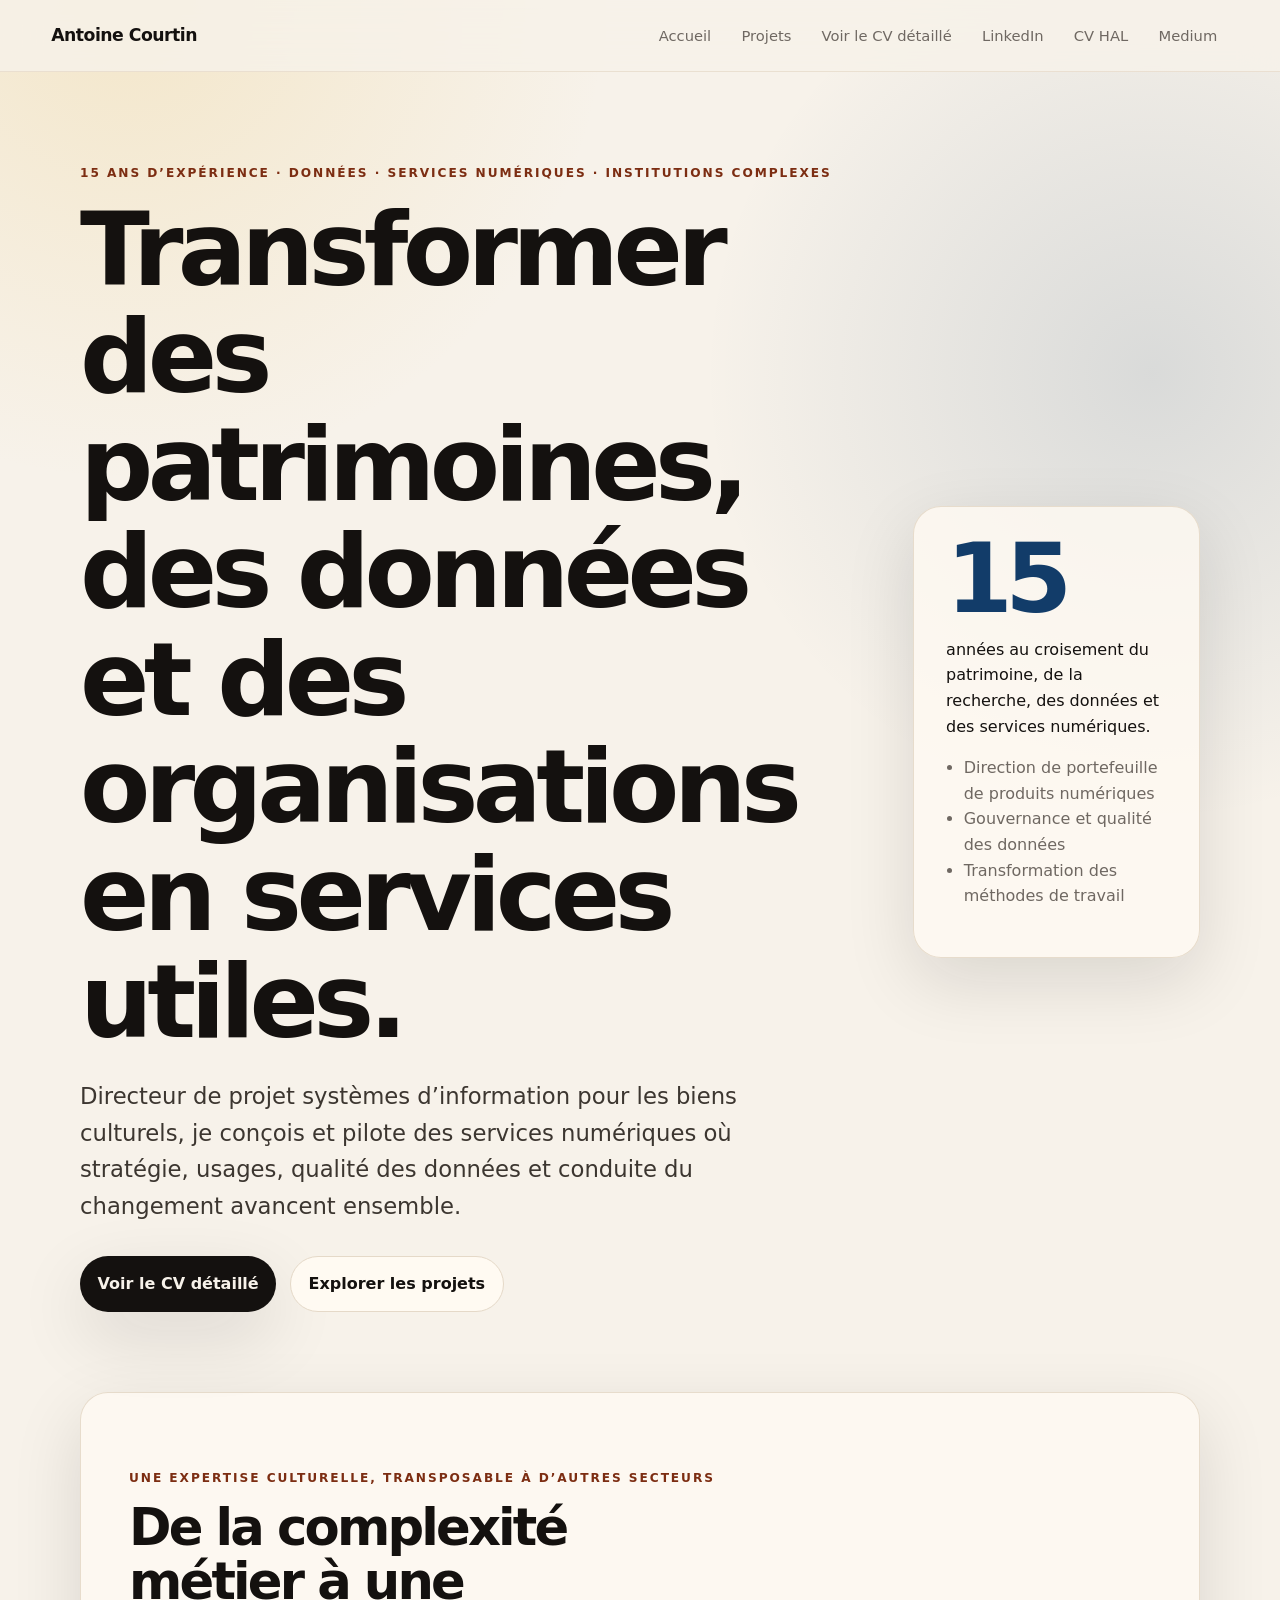
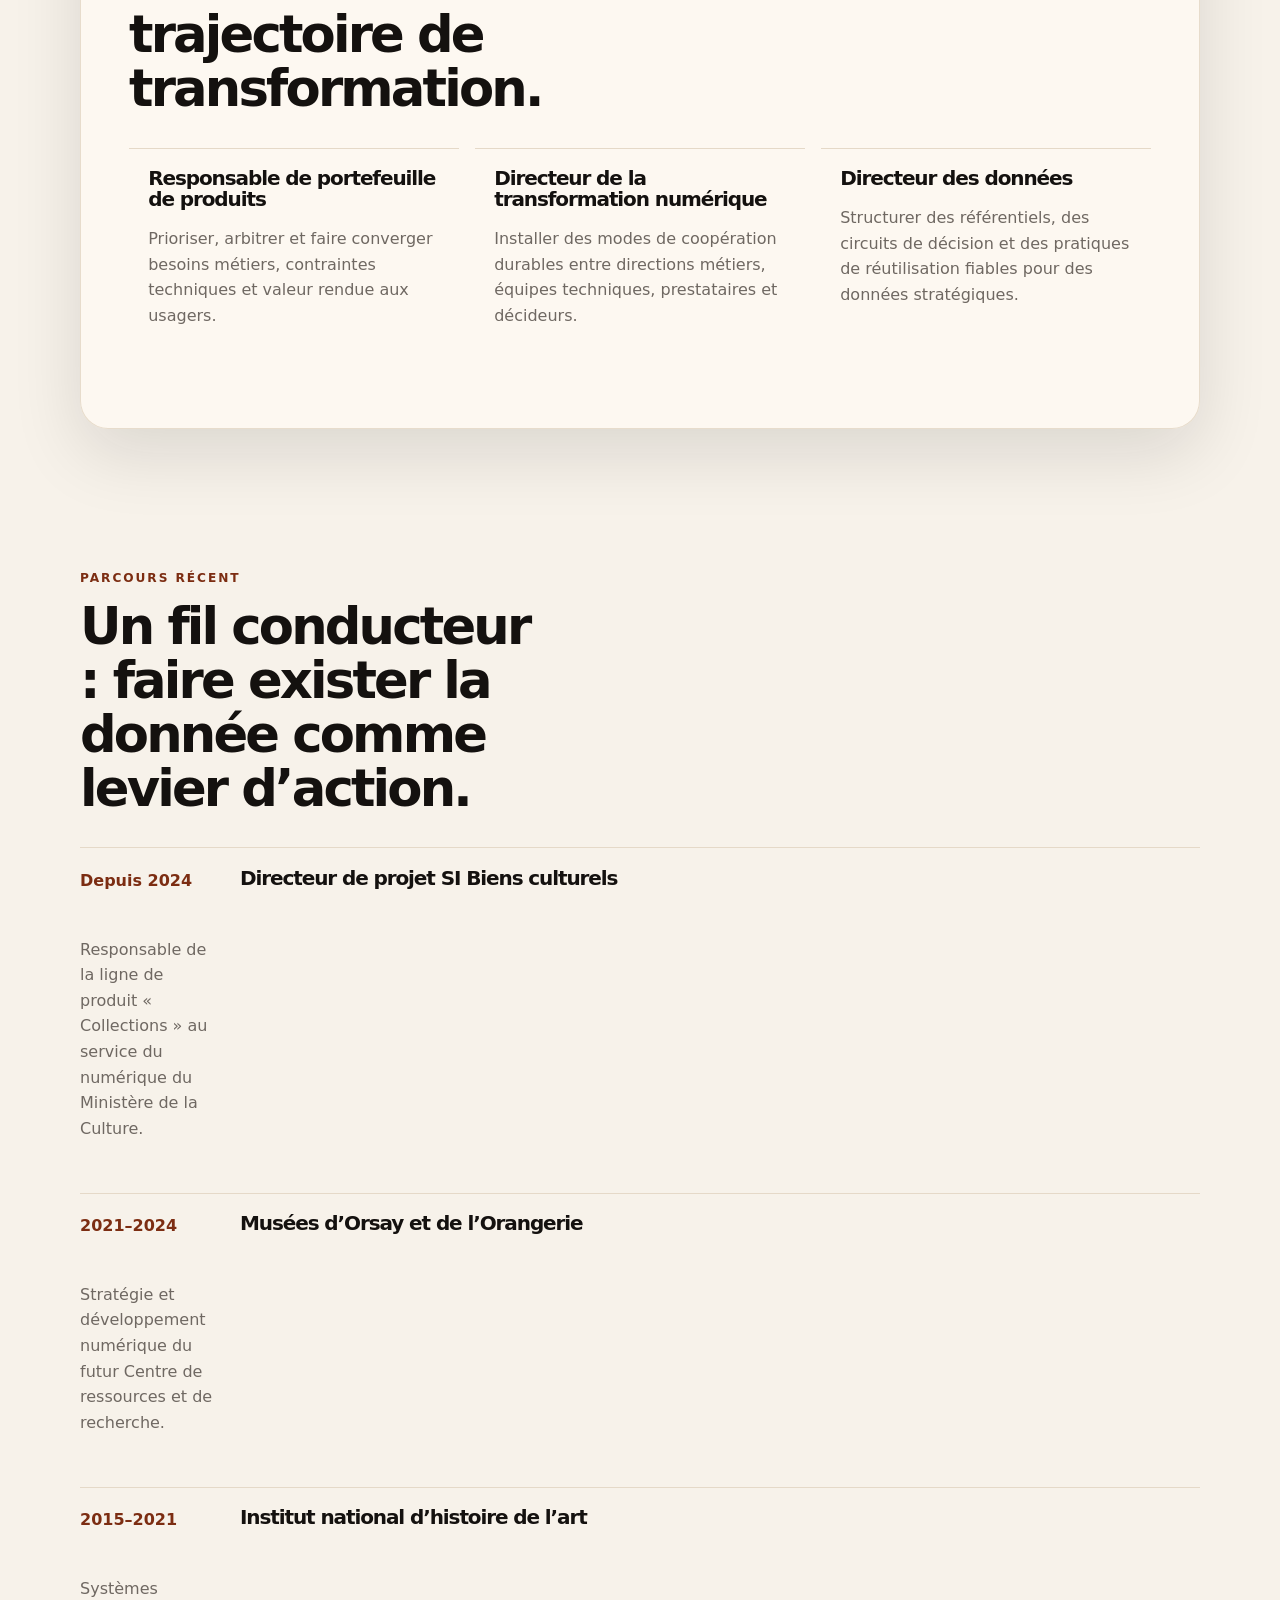
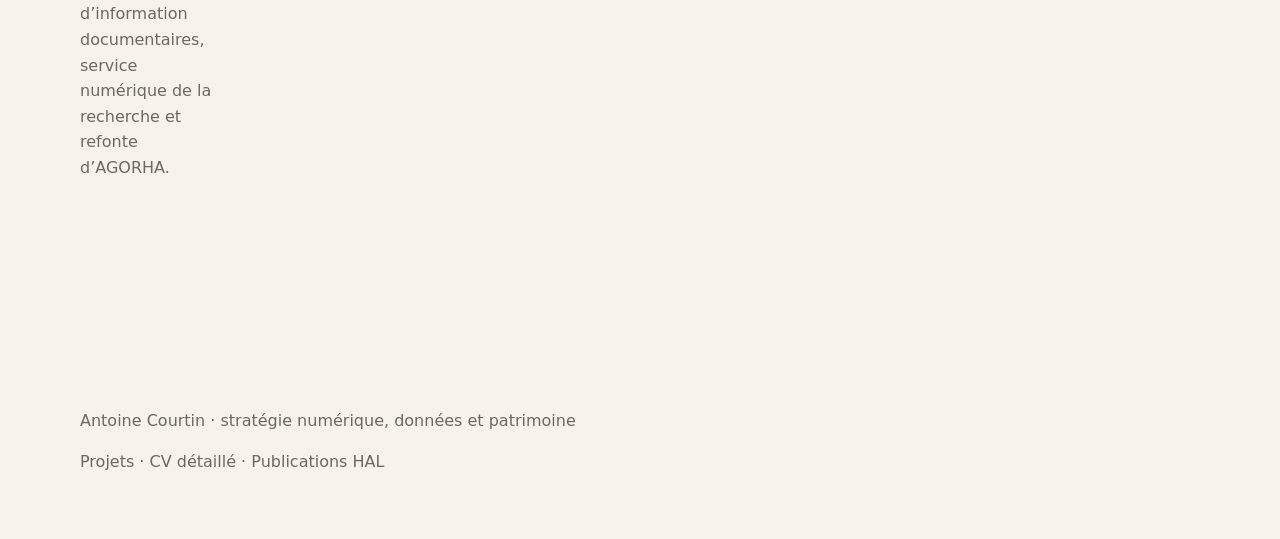
==== index.html @ 22f03af9 "Créer le site professionnel d'Antoine Courtin" ====
<!doctype html>
<html lang="fr">
<head>
  <meta charset="utf-8">
  <meta name="viewport" content="width=device-width, initial-scale=1">
  <title>Antoine Courtin — stratégie numérique, données et patrimoine</title>
  <meta name="description" content="Site professionnel d’Antoine Courtin, directeur de projet systèmes d’information pour les biens culturels, spécialiste données, produits numériques et transformation des organisations.">
  <link rel="stylesheet" href="styles.css">
</head>
<body>
  <!-- En-tête principal : navigation claire pour un site publiable sur GitHub Pages. -->
  <header class="site-header">
    <a class="brand" href="index.html">Antoine Courtin</a>
    <nav aria-label="Navigation principale">
      <a href="index.html">Accueil</a>
      <a href="projets.html">Projets</a>
      <a href="cv.html">Voir le CV détaillé</a>
      <a href="https://www.linkedin.com/in/antoinecourtin/">LinkedIn</a>
      <a href="https://cv.hal.science/antoine-courtin">CV HAL</a>
      <a href="https://medium.com/@seeksanusername">Medium</a>
    </nav>
  </header>

  <main>
    <!-- Accroche : positionnement professionnel au-delà du seul secteur culturel. -->
    <section class="hero section-grid">
      <div>
        <p class="eyebrow">15 ans d’expérience · données · services numériques · institutions complexes</p>
        <h1>Transformer des patrimoines, des données et des organisations en services utiles.</h1>
        <p class="lead">Directeur de projet systèmes d’information pour les biens culturels, je conçois et pilote des services numériques où stratégie, usages, qualité des données et conduite du changement avancent ensemble.</p>
        <div class="hero-actions">
          <a class="button primary" href="cv.html">Voir le CV détaillé</a>
          <a class="button secondary" href="projets.html">Explorer les projets</a>
        </div>
      </div>
      <aside class="signal-card" aria-label="Synthèse professionnelle">
        <span class="metric">15</span>
        <p>années au croisement du patrimoine, de la recherche, des données et des services numériques.</p>
        <ul>
          <li>Direction de portefeuille de produits numériques</li>
          <li>Gouvernance et qualité des données</li>
          <li>Transformation des méthodes de travail</li>
        </ul>
      </aside>
    </section>

    <!-- Proposition de valeur : rendre lisible le passage vers des responsabilités hors culture. -->
    <section class="panel">
      <p class="eyebrow">Une expertise culturelle, transposable à d’autres secteurs</p>
      <h2>De la complexité métier à une trajectoire de transformation.</h2>
      <div class="cards three">
        <article>
          <h3>Responsable de portefeuille de produits</h3>
          <p>Prioriser, arbitrer et faire converger besoins métiers, contraintes techniques et valeur rendue aux usagers.</p>
        </article>
        <article>
          <h3>Directeur de la transformation numérique</h3>
          <p>Installer des modes de coopération durables entre directions métiers, équipes techniques, prestataires et décideurs.</p>
        </article>
        <article>
          <h3>Directeur des données</h3>
          <p>Structurer des référentiels, des circuits de décision et des pratiques de réutilisation fiables pour des données stratégiques.</p>
        </article>
      </div>
    </section>

    <!-- Parcours : résumé volontairement synthétique, le détail étant porté par la page CV. -->
    <section class="timeline-section">
      <p class="eyebrow">Parcours récent</p>
      <h2>Un fil conducteur : faire exister la donnée comme levier d’action.</h2>
      <div class="timeline">
        <article>
          <time>Depuis 2024</time>
          <h3>Directeur de projet SI Biens culturels</h3>
          <p>Responsable de la ligne de produit « Collections » au service du numérique du Ministère de la Culture.</p>
        </article>
        <article>
          <time>2021–2024</time>
          <h3>Musées d’Orsay et de l’Orangerie</h3>
          <p>Stratégie et développement numérique du futur Centre de ressources et de recherche.</p>
        </article>
        <article>
          <time>2015–2021</time>
          <h3>Institut national d’histoire de l’art</h3>
          <p>Systèmes d’information documentaires, service numérique de la recherche et refonte d’AGORHA.</p>
        </article>
      </div>
    </section>
  </main>

  <!-- Pied de page : rappel des liens publics. -->
  <footer>
    <p>Antoine Courtin · stratégie numérique, données et patrimoine</p>
    <p><a href="projets.html">Projets</a> · <a href="cv.html">CV détaillé</a> · <a href="https://cv.hal.science/antoine-courtin">Publications HAL</a></p>
  </footer>
</body>
</html>
---- styles.css ----
/* Socle visuel : variables sobres pour une identité forte, élégante et maintenable. */
:root {
  --ink: #14110f;
  --muted: #6f6862;
  --paper: #f7f2ea;
  --panel: #fffaf2;
  --line: #e5d9c8;
  --accent: #7c2d12;
  --accent-2: #123c69;
  --glow: #e9c46a;
  --shadow: 0 24px 70px rgba(20, 17, 15, .12);
  font-family: Inter, ui-sans-serif, system-ui, -apple-system, BlinkMacSystemFont, "Segoe UI", sans-serif;
}

/* Mise en page générale : fond texturé sans surcharge graphique. */
* { box-sizing: border-box; }
body {
  margin: 0;
  color: var(--ink);
  background:
    radial-gradient(circle at 10% 0%, rgba(233, 196, 106, .25), transparent 30rem),
    radial-gradient(circle at 90% 10%, rgba(18, 60, 105, .13), transparent 28rem),
    var(--paper);
  line-height: 1.6;
}
a { color: inherit; text-decoration: none; }
a:hover { color: var(--accent); }

/* En-tête : navigation discrète, inspirée des sites de produits numériques soignés. */
.site-header {
  position: sticky;
  top: 0;
  z-index: 5;
  display: flex;
  justify-content: space-between;
  align-items: center;
  gap: 2rem;
  padding: 1rem clamp(1rem, 4vw, 4rem);
  background: rgba(247, 242, 234, .82);
  border-bottom: 1px solid rgba(229, 217, 200, .75);
  backdrop-filter: blur(18px);
}
.brand { font-weight: 760; letter-spacing: -.03em; font-size: 1.08rem; }
nav { display: flex; flex-wrap: wrap; gap: .45rem; justify-content: flex-end; }
nav a { padding: .48rem .72rem; border-radius: 999px; color: var(--muted); font-size: .92rem; }
nav a:hover { background: var(--panel); box-shadow: inset 0 0 0 1px var(--line); }

/* Sections principales : largeur contenue pour préserver la lisibilité. */
main { width: min(1120px, calc(100% - 2rem)); margin: 0 auto; }
.hero { min-height: 76vh; align-items: center; padding: 5rem 0; }
.section-grid { display: grid; grid-template-columns: minmax(0, 1.45fr) minmax(280px, .55fr); gap: clamp(2rem, 6vw, 5rem); }
.eyebrow { color: var(--accent); text-transform: uppercase; letter-spacing: .16em; font-size: .76rem; font-weight: 780; }
h1, h2, h3 { line-height: 1.05; letter-spacing: -.055em; margin: 0 0 1rem; }
h1 { font-size: clamp(3.4rem, 8vw, 7.4rem); max-width: 11ch; }
h2 { font-size: clamp(2rem, 4vw, 4rem); max-width: 13ch; }
h3 { font-size: 1.25rem; }
.lead { font-size: clamp(1.1rem, 2vw, 1.42rem); color: #3c3630; max-width: 62ch; }

/* Boutons : appels à l’action réduits aux actions demandées. */
.hero-actions { display: flex; flex-wrap: wrap; gap: .85rem; margin-top: 2rem; }
.button { display: inline-flex; align-items: center; padding: .9rem 1.1rem; border-radius: 999px; font-weight: 720; }
.primary { background: var(--ink); color: var(--paper); box-shadow: var(--shadow); }
.secondary { background: var(--panel); border: 1px solid var(--line); }

/* Cartes : effets de profondeur modérés pour un rendu plus premium. */
.signal-card, .panel, .project-card, .cv-page {
  background: rgba(255, 250, 242, .78);
  border: 1px solid rgba(229, 217, 200, .9);
  border-radius: 28px;
  box-shadow: var(--shadow);
}
.signal-card { padding: 2rem; align-self: center; }
.metric { display: block; font-size: 6rem; line-height: .85; font-weight: 850; color: var(--accent-2); letter-spacing: -.08em; }
.signal-card ul { padding-left: 1.1rem; color: var(--muted); }
.panel, .timeline-section, .page-intro { padding: clamp(2rem, 5vw, 4rem) 0; }
.panel { padding-inline: clamp(1.2rem, 4vw, 3rem); margin-bottom: 4rem; }
.cards { display: grid; gap: 1rem; margin-top: 2rem; }
.three { grid-template-columns: repeat(3, 1fr); }
.cards article { padding: 1.2rem; border-top: 1px solid var(--line); }
.cards p, .timeline p, .project-card p, .cv-block p, .cv-block li { color: var(--muted); }

/* Frise : lecture rapide des étapes de carrière. */
.timeline { display: grid; gap: 1rem; margin: 2rem 0 5rem; }
.timeline article { display: grid; grid-template-columns: 9rem 1fr; gap: 1rem; padding: 1.2rem 0; border-top: 1px solid var(--line); }
time { color: var(--accent); font-weight: 760; }

/* Page projets : grille éditorialisée avec une première carte structurante. */
.page { padding-bottom: 5rem; }
.page-intro h1 { max-width: 14ch; }
.project-grid { display: grid; grid-template-columns: repeat(3, 1fr); gap: 1rem; }
.project-card { padding: 1.4rem; min-height: 260px; transition: transform .2s ease, box-shadow .2s ease; }
.project-card:hover { transform: translateY(-3px); box-shadow: 0 30px 80px rgba(20, 17, 15, .16); }
.project-card.featured { grid-column: span 2; background: linear-gradient(135deg, var(--ink), #2b2520); color: var(--paper); }
.project-card.featured p { color: #e9ded0; }
.tag { color: var(--accent); font-size: .75rem; text-transform: uppercase; letter-spacing: .14em; font-weight: 800; }
.featured .tag { color: var(--glow); }

/* Page CV : présentation factuelle et prête pour l’impression en PDF. */
.cv-page { margin-top: 2rem; margin-bottom: 3rem; padding: clamp(1.2rem, 4vw, 3rem); }
.cv-header { display: flex; justify-content: space-between; gap: 2rem; border-bottom: 1px solid var(--line); padding-bottom: 1.5rem; }
.cv-header h1 { font-size: clamp(2.8rem, 6vw, 5rem); max-width: none; }
.print-note { max-width: 18rem; color: var(--muted); font-size: .9rem; }
.cv-block { padding: 1.5rem 0; border-bottom: 1px solid var(--line); }
.cv-block h2 { font-size: 1.6rem; max-width: none; }
.cv-item { margin: 1.1rem 0; }
.cv-item h3 { letter-spacing: -.025em; }
.skills-list ul { columns: 2; }
.two-cols { display: grid; grid-template-columns: 1fr 1fr; gap: 2rem; }
footer { width: min(1120px, calc(100% - 2rem)); margin: 0 auto; padding: 2rem 0 3rem; color: var(--muted); }

/* Adaptation mobile : conserver la force visuelle sans sacrifier la lecture. */
@media (max-width: 820px) {
  .site-header, .cv-header { align-items: flex-start; flex-direction: column; }
  .section-grid, .three, .project-grid, .two-cols { grid-template-columns: 1fr; }
  h1 { font-size: clamp(3rem, 18vw, 5rem); }
  .timeline article { grid-template-columns: 1fr; }
  .project-card.featured { grid-column: auto; }
  .skills-list ul { columns: 1; }
}

/* Impression : sortie propre pour le CV PDF depuis le navigateur. */
@media print {
  body { background: white; color: #111; }
  .no-print, footer { display: none !important; }
  main, .cv-page { width: 100%; margin: 0; box-shadow: none; border: 0; padding: 0; }
  .cv-block, .cv-header { break-inside: avoid; }
  a { text-decoration: none; }
}
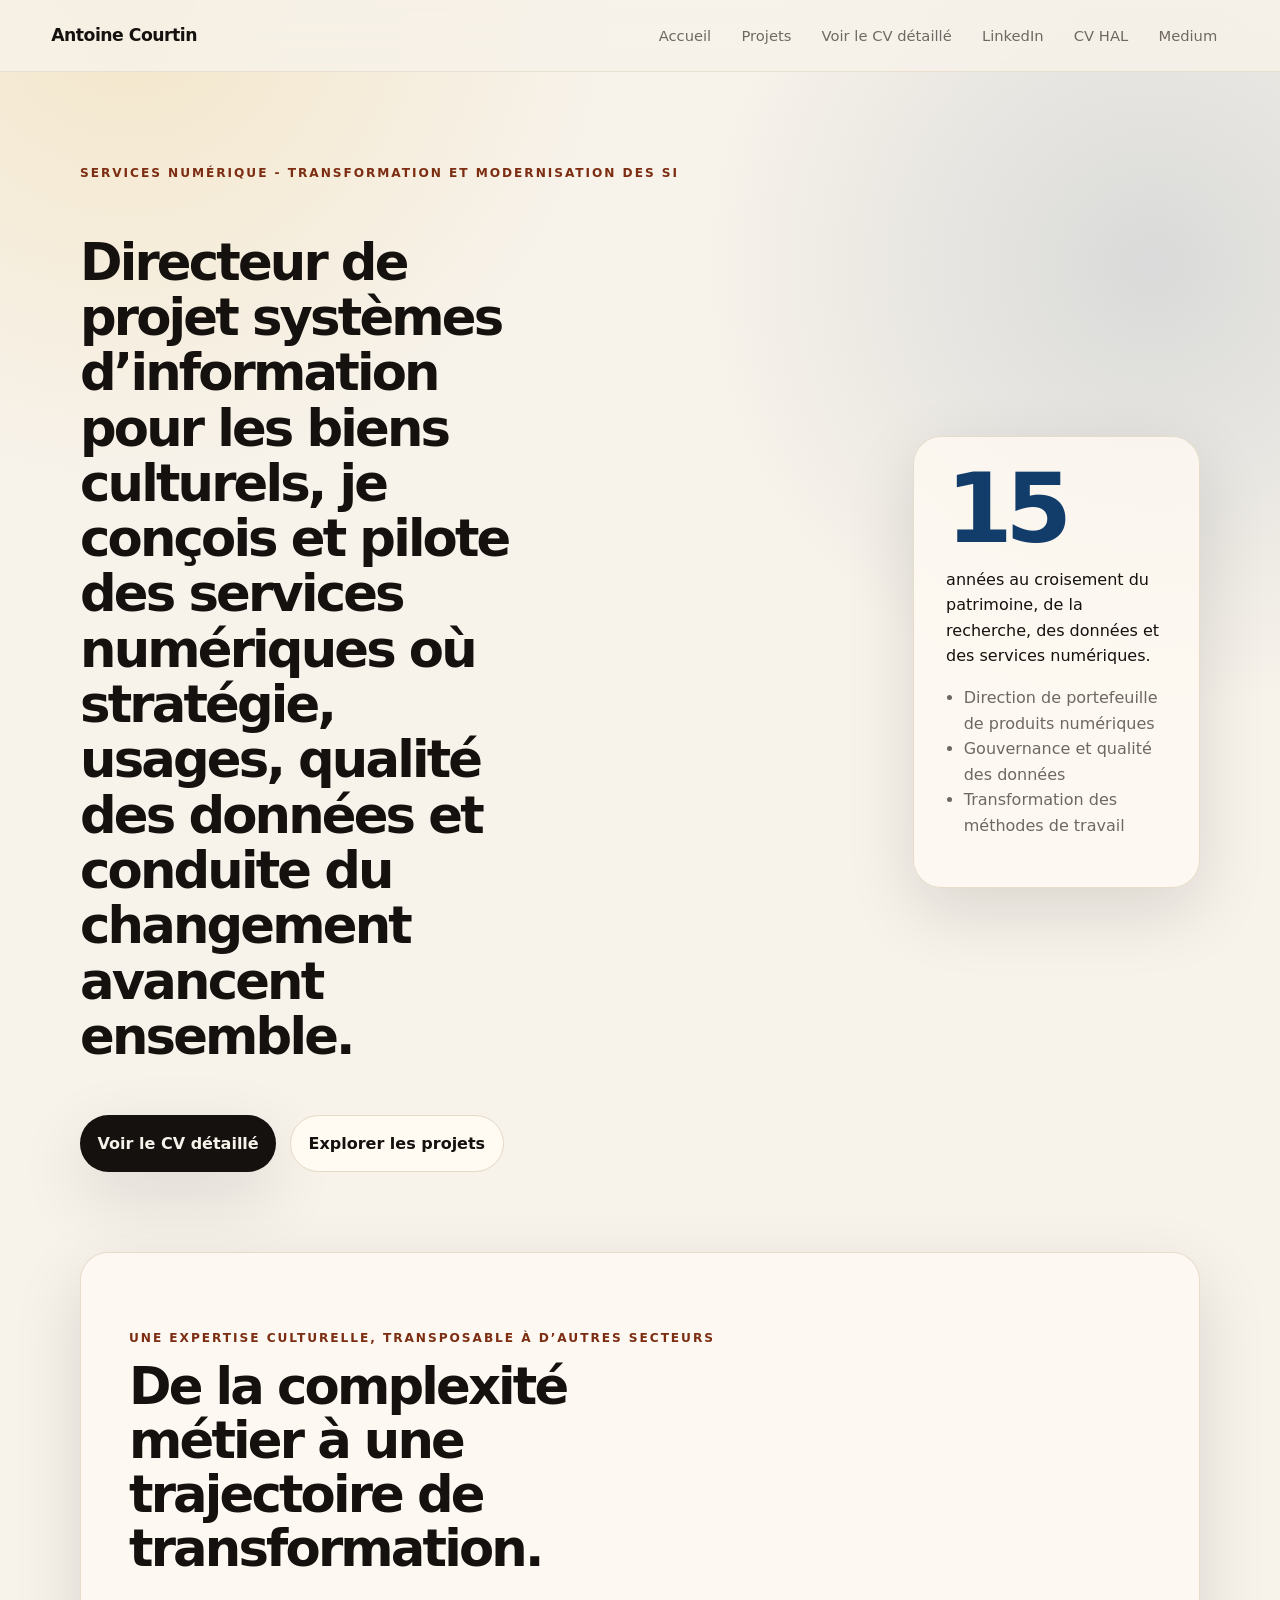
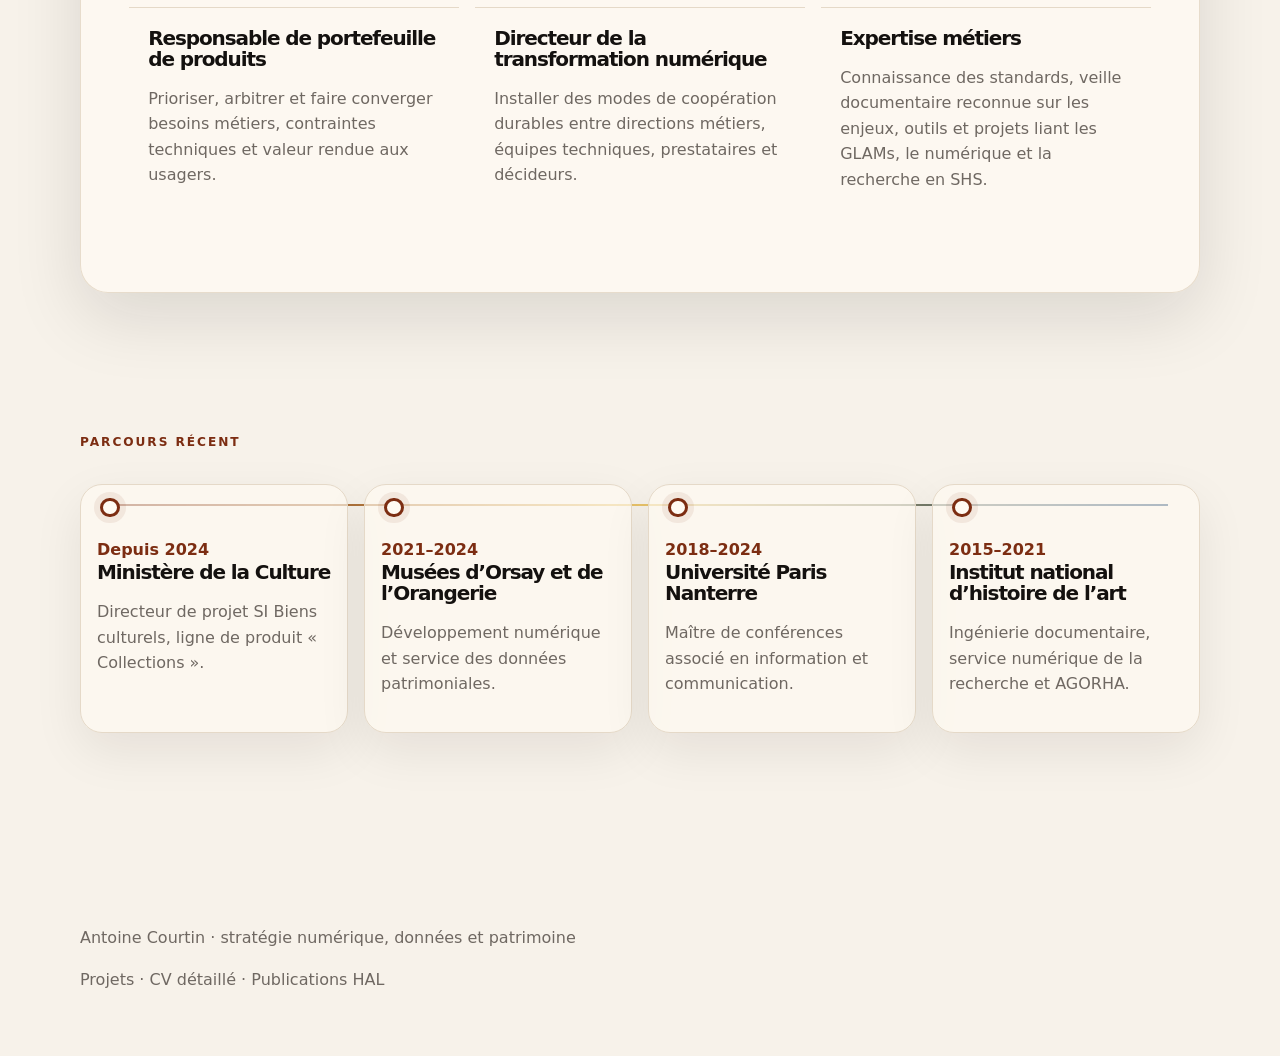
==== commit 88867049: "Corriger la page d'accueil et enrichir les projets" ====
--- a/index.html
+++ b/index.html
@@ -25,9 +25,8 @@
     <!-- Accroche : positionnement professionnel au-delà du seul secteur culturel. -->
     <section class="hero section-grid">
       <div>
-        <p class="eyebrow">15 ans d’expérience · données · services numériques · institutions complexes</p>
-        <h1>Transformer des patrimoines, des données et des organisations en services utiles.</h1>
-        <p class="lead">Directeur de projet systèmes d’information pour les biens culturels, je conçois et pilote des services numériques où stratégie, usages, qualité des données et conduite du changement avancent ensemble.</p>
+        <p class="eyebrow">Services numérique - Transformation et modernisation des SI</p>
+        <p class="lead hero-lead">Directeur de projet systèmes d’information pour les biens culturels, je conçois et pilote des services numériques où stratégie, usages, qualité des données et conduite du changement avancent ensemble.</p>
         <div class="hero-actions">
           <a class="button primary" href="cv.html">Voir le CV détaillé</a>
           <a class="button secondary" href="projets.html">Explorer les projets</a>
@@ -58,31 +57,35 @@
           <p>Installer des modes de coopération durables entre directions métiers, équipes techniques, prestataires et décideurs.</p>
         </article>
         <article>
-          <h3>Directeur des données</h3>
-          <p>Structurer des référentiels, des circuits de décision et des pratiques de réutilisation fiables pour des données stratégiques.</p>
+          <h3>Expertise métiers</h3>
+          <p>Connaissance des standards, veille documentaire reconnue sur les enjeux, outils et projets liant les GLAMs, le numérique et la recherche en SHS.</p>
         </article>
       </div>
     </section>
 
-    <!-- Parcours : résumé volontairement synthétique, le détail étant porté par la page CV. -->
+    <!-- Parcours : frise chronologique horizontale pour visualiser les quatre dernières expériences. -->
     <section class="timeline-section">
       <p class="eyebrow">Parcours récent</p>
-      <h2>Un fil conducteur : faire exister la donnée comme levier d’action.</h2>
-      <div class="timeline">
+      <div class="chrono-strip" aria-label="Frise chronologique des expériences récentes">
         <article>
           <time>Depuis 2024</time>
-          <h3>Directeur de projet SI Biens culturels</h3>
-          <p>Responsable de la ligne de produit « Collections » au service du numérique du Ministère de la Culture.</p>
+          <h3>Ministère de la Culture</h3>
+          <p>Directeur de projet SI Biens culturels, ligne de produit « Collections ».</p>
         </article>
         <article>
           <time>2021–2024</time>
           <h3>Musées d’Orsay et de l’Orangerie</h3>
-          <p>Stratégie et développement numérique du futur Centre de ressources et de recherche.</p>
+          <p>Développement numérique et service des données patrimoniales.</p>
+        </article>
+        <article>
+          <time>2018–2024</time>
+          <h3>Université Paris Nanterre</h3>
+          <p>Maître de conférences associé en information et communication.</p>
         </article>
         <article>
           <time>2015–2021</time>
           <h3>Institut national d’histoire de l’art</h3>
-          <p>Systèmes d’information documentaires, service numérique de la recherche et refonte d’AGORHA.</p>
+          <p>Ingénierie documentaire, service numérique de la recherche et AGORHA.</p>
         </article>
       </div>
     </section>
--- a/styles.css
+++ b/styles.css
@@ -55,6 +55,7 @@
 h2 { font-size: clamp(2rem, 4vw, 4rem); max-width: 13ch; }
 h3 { font-size: 1.25rem; }
 .lead { font-size: clamp(1.1rem, 2vw, 1.42rem); color: #3c3630; max-width: 62ch; }
+.hero-lead { font-size: clamp(1.65rem, 4vw, 3.8rem); line-height: 1.08; letter-spacing: -.055em; color: var(--ink); max-width: 13ch; font-weight: 760; }
 
 /* Boutons : appels à l’action réduits aux actions demandées. */
 .hero-actions { display: flex; flex-wrap: wrap; gap: .85rem; margin-top: 2rem; }
@@ -77,16 +78,50 @@
 .cards { display: grid; gap: 1rem; margin-top: 2rem; }
 .three { grid-template-columns: repeat(3, 1fr); }
 .cards article { padding: 1.2rem; border-top: 1px solid var(--line); }
-.cards p, .timeline p, .project-card p, .cv-block p, .cv-block li { color: var(--muted); }
+.cards p, .chrono-strip p, .project-card p, .cv-block p, .cv-block li { color: var(--muted); }
 
 /* Frise : lecture rapide des étapes de carrière. */
-.timeline { display: grid; gap: 1rem; margin: 2rem 0 5rem; }
-.timeline article { display: grid; grid-template-columns: 9rem 1fr; gap: 1rem; padding: 1.2rem 0; border-top: 1px solid var(--line); }
+.chrono-strip {
+  position: relative;
+  display: grid;
+  grid-template-columns: repeat(4, 1fr);
+  gap: 1rem;
+  margin: 2rem 0 5rem;
+}
+.chrono-strip::before {
+  content: "";
+  position: absolute;
+  left: 2rem;
+  right: 2rem;
+  top: 1.2rem;
+  height: 2px;
+  background: linear-gradient(90deg, var(--accent), var(--glow), var(--accent-2));
+}
+.chrono-strip article {
+  position: relative;
+  padding: 3.2rem 1rem 1.2rem;
+  background: rgba(255, 250, 242, .66);
+  border: 1px solid var(--line);
+  border-radius: 22px;
+  box-shadow: 0 18px 50px rgba(20, 17, 15, .08);
+}
+.chrono-strip article::before {
+  content: "";
+  position: absolute;
+  top: .78rem;
+  left: 1.2rem;
+  width: .85rem;
+  height: .85rem;
+  border-radius: 999px;
+  background: var(--panel);
+  border: 3px solid var(--accent);
+  box-shadow: 0 0 0 6px rgba(124, 45, 18, .08);
+}
 time { color: var(--accent); font-weight: 760; }
 
 /* Page projets : grille éditorialisée avec une première carte structurante. */
 .page { padding-bottom: 5rem; }
-.page-intro h1 { max-width: 14ch; }
+.page-intro h1 { max-width: 14ch; font-size: clamp(2.4rem, 6vw, 4.5rem); }
 .project-grid { display: grid; grid-template-columns: repeat(3, 1fr); gap: 1rem; }
 .project-card { padding: 1.4rem; min-height: 260px; transition: transform .2s ease, box-shadow .2s ease; }
 .project-card:hover { transform: translateY(-3px); box-shadow: 0 30px 80px rgba(20, 17, 15, .16); }
@@ -111,9 +146,9 @@
 /* Adaptation mobile : conserver la force visuelle sans sacrifier la lecture. */
 @media (max-width: 820px) {
   .site-header, .cv-header { align-items: flex-start; flex-direction: column; }
-  .section-grid, .three, .project-grid, .two-cols { grid-template-columns: 1fr; }
+  .section-grid, .three, .project-grid, .two-cols, .chrono-strip { grid-template-columns: 1fr; }
   h1 { font-size: clamp(3rem, 18vw, 5rem); }
-  .timeline article { grid-template-columns: 1fr; }
+  .chrono-strip::before { top: 0; bottom: 0; left: 1.55rem; right: auto; width: 2px; height: auto; }
   .project-card.featured { grid-column: auto; }
   .skills-list ul { columns: 1; }
 }
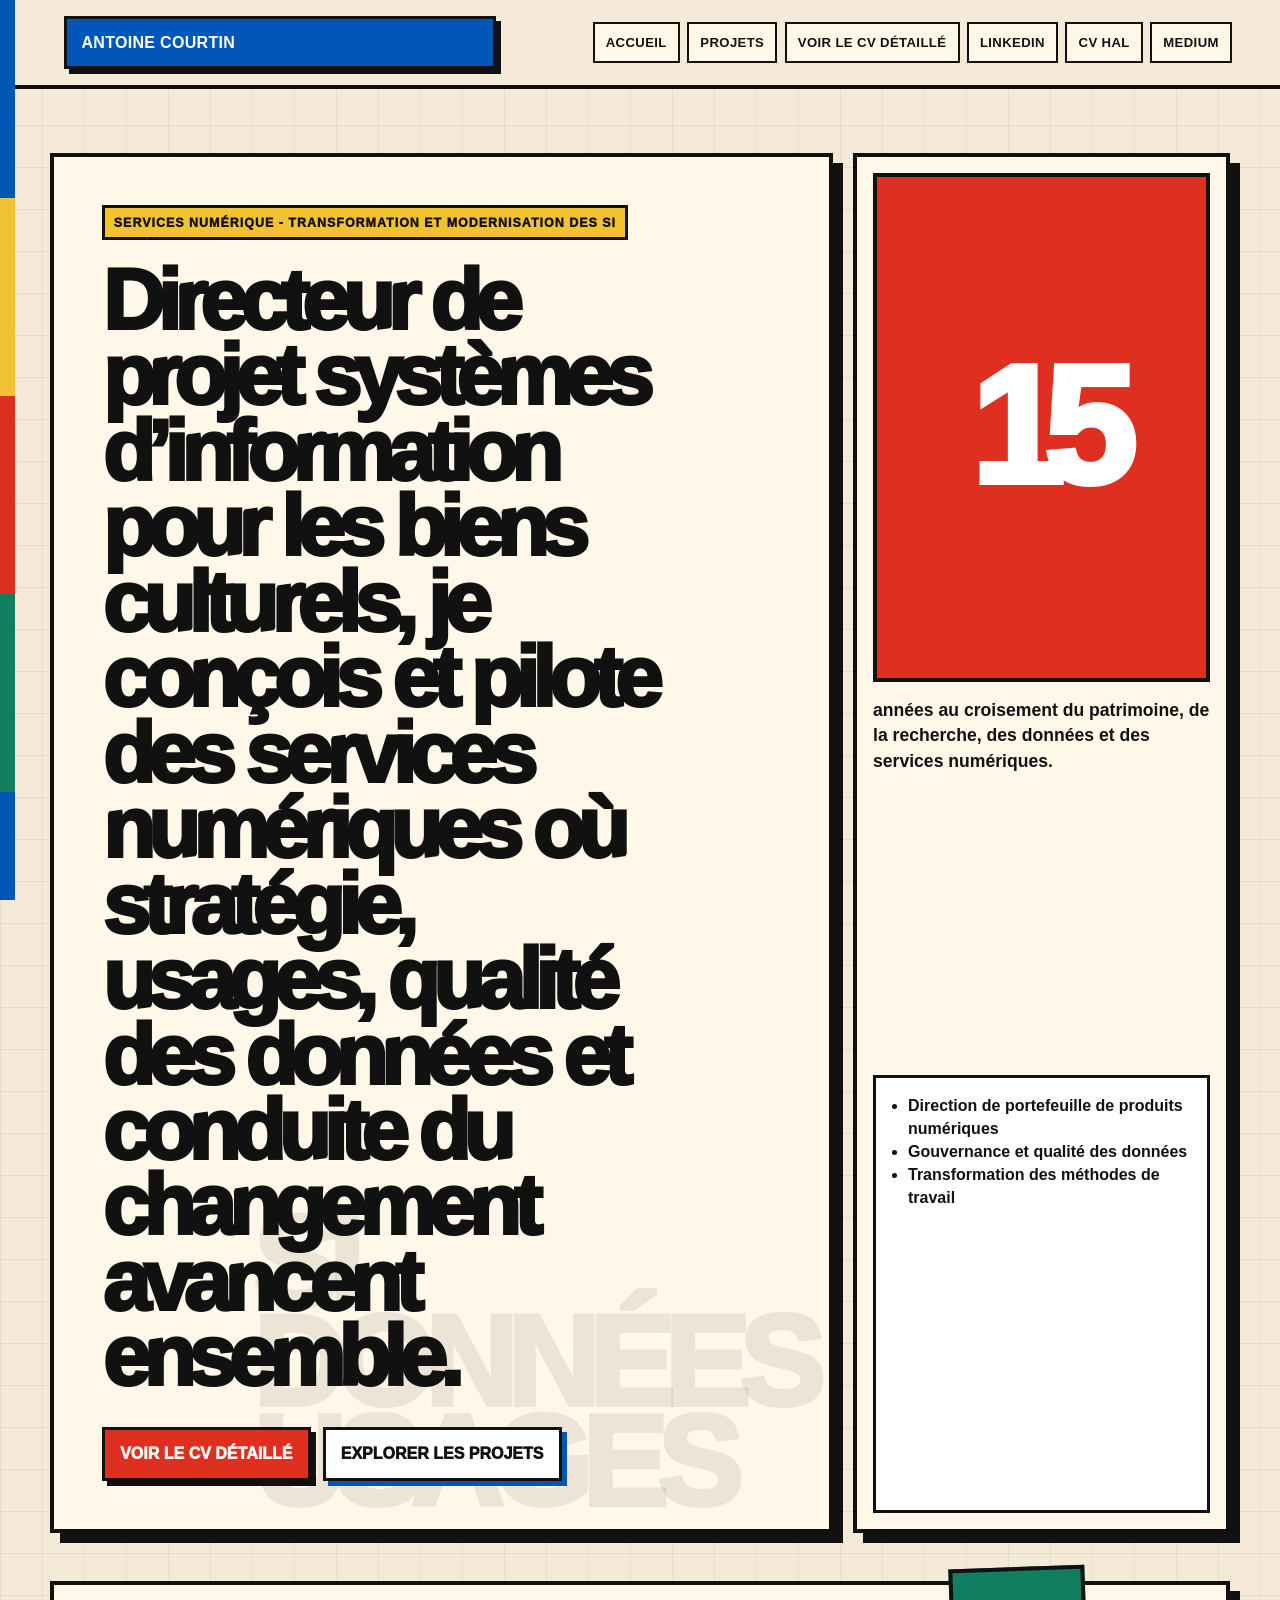
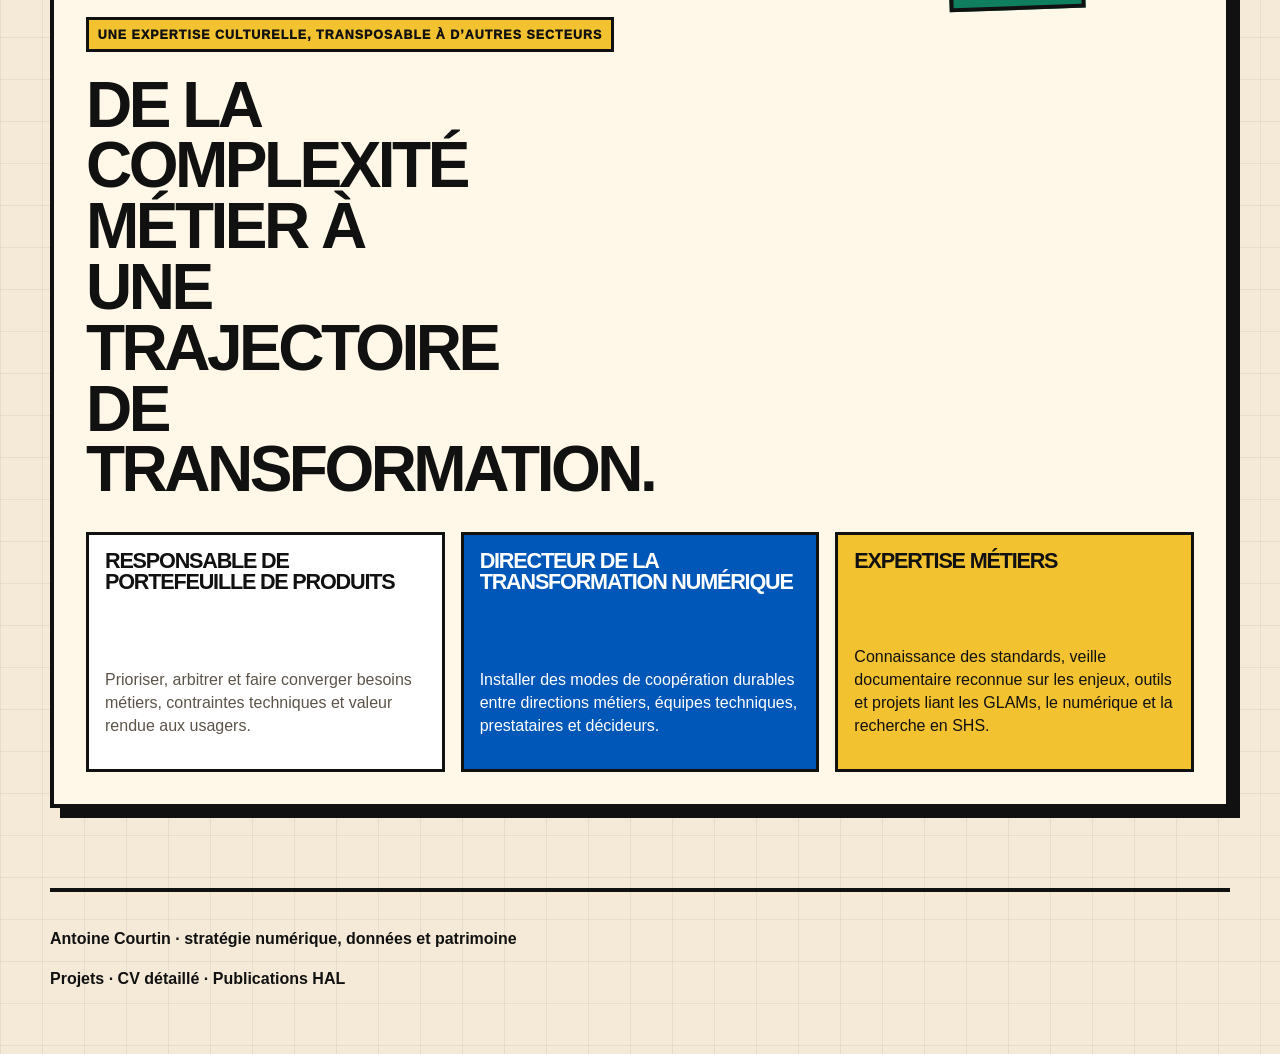
==== commit 0b6757f8: "Changer la direction artistique de l'accueil" ====
--- a/index.html
+++ b/index.html
@@ -63,32 +63,6 @@
       </div>
     </section>
 
-    <!-- Parcours : frise chronologique horizontale pour visualiser les quatre dernières expériences. -->
-    <section class="timeline-section">
-      <p class="eyebrow">Parcours récent</p>
-      <div class="chrono-strip" aria-label="Frise chronologique des expériences récentes">
-        <article>
-          <time>Depuis 2024</time>
-          <h3>Ministère de la Culture</h3>
-          <p>Directeur de projet SI Biens culturels, ligne de produit « Collections ».</p>
-        </article>
-        <article>
-          <time>2021–2024</time>
-          <h3>Musées d’Orsay et de l’Orangerie</h3>
-          <p>Développement numérique et service des données patrimoniales.</p>
-        </article>
-        <article>
-          <time>2018–2024</time>
-          <h3>Université Paris Nanterre</h3>
-          <p>Maître de conférences associé en information et communication.</p>
-        </article>
-        <article>
-          <time>2015–2021</time>
-          <h3>Institut national d’histoire de l’art</h3>
-          <p>Ingénierie documentaire, service numérique de la recherche et AGORHA.</p>
-        </article>
-      </div>
-    </section>
   </main>
 
   <!-- Pied de page : rappel des liens publics. -->
--- a/styles.css
+++ b/styles.css
@@ -1,162 +1,258 @@
-/* Socle visuel : variables sobres pour une identité forte, élégante et maintenable. */
+/* Direction artistique : grille moderniste, aplats francs et narration graphique inspirée de l’architecture et de la bande dessinée. */
 :root {
-  --ink: #14110f;
-  --muted: #6f6862;
-  --paper: #f7f2ea;
-  --panel: #fffaf2;
-  --line: #e5d9c8;
-  --accent: #7c2d12;
-  --accent-2: #123c69;
-  --glow: #e9c46a;
-  --shadow: 0 24px 70px rgba(20, 17, 15, .12);
-  font-family: Inter, ui-sans-serif, system-ui, -apple-system, BlinkMacSystemFont, "Segoe UI", sans-serif;
-}
-
-/* Mise en page générale : fond texturé sans surcharge graphique. */
+  --ink: #111111;
+  --paper: #f4ead7;
+  --panel: #fff8e8;
+  --blue: #0057b8;
+  --red: #df2f21;
+  --yellow: #f2c230;
+  --green: #0f7f5f;
+  --muted: #5c5449;
+  --line: #111111;
+  --shadow: 10px 10px 0 var(--ink);
+  font-family: "Arial Narrow", "Aptos Narrow", "Roboto Condensed", "Helvetica Neue", Arial, sans-serif;
+}
+
+/* Mise en page générale : trame orthogonale et fond papier pour une identité plus radicale. */
 * { box-sizing: border-box; }
+html { scroll-behavior: smooth; }
 body {
   margin: 0;
   color: var(--ink);
   background:
-    radial-gradient(circle at 10% 0%, rgba(233, 196, 106, .25), transparent 30rem),
-    radial-gradient(circle at 90% 10%, rgba(18, 60, 105, .13), transparent 28rem),
+    linear-gradient(90deg, rgba(17, 17, 17, .06) 1px, transparent 1px),
+    linear-gradient(0deg, rgba(17, 17, 17, .06) 1px, transparent 1px),
     var(--paper);
-  line-height: 1.6;
+  background-size: 42px 42px;
+  line-height: 1.45;
 }
 a { color: inherit; text-decoration: none; }
-a:hover { color: var(--accent); }
-
-/* En-tête : navigation discrète, inspirée des sites de produits numériques soignés. */
+a:hover { color: var(--red); }
+body::before {
+  content: "";
+  position: fixed;
+  inset: 0 auto 0 0;
+  width: clamp(.6rem, 1.2vw, 1.1rem);
+  background: repeating-linear-gradient(180deg, var(--blue) 0 22vh, var(--yellow) 22vh 44vh, var(--red) 44vh 66vh, var(--green) 66vh 88vh);
+  z-index: 10;
+}
+
+/* En-tête : barre compacte façon cartouche éditorial avec liens très lisibles. */
 .site-header {
   position: sticky;
   top: 0;
-  z-index: 5;
+  z-index: 8;
+  display: grid;
+  grid-template-columns: minmax(12rem, .75fr) 1.25fr;
+  gap: 1rem;
+  align-items: stretch;
+  padding: 1rem clamp(1rem, 4vw, 3rem) 1rem clamp(1.6rem, 5vw, 4rem);
+  background: rgba(244, 234, 215, .94);
+  border-bottom: 4px solid var(--ink);
+}
+.brand {
+  display: grid;
+  place-items: center start;
+  padding: .75rem .9rem;
+  background: var(--blue);
+  color: white;
+  border: 3px solid var(--ink);
+  box-shadow: 5px 5px 0 var(--ink);
+  font-weight: 900;
+  letter-spacing: .02em;
+  text-transform: uppercase;
+}
+nav { display: flex; flex-wrap: wrap; gap: .45rem; justify-content: flex-end; align-items: center; }
+nav a {
+  padding: .55rem .7rem;
+  background: var(--panel);
+  border: 2px solid var(--ink);
+  font-size: .82rem;
+  font-weight: 850;
+  letter-spacing: .03em;
+  text-transform: uppercase;
+}
+nav a:hover { background: var(--yellow); color: var(--ink); transform: translate(-1px, -1px); }
+
+/* Structure : grands blocs cadrés comme des planches graphiques. */
+main { width: min(1180px, calc(100% - 2rem)); margin: 0 auto; }
+.hero {
+  min-height: 78vh;
+  align-items: stretch;
+  padding: clamp(2rem, 5vw, 5rem) 0 3rem;
+}
+.section-grid { display: grid; grid-template-columns: minmax(0, 1.35fr) minmax(280px, .65fr); gap: 1.25rem; }
+.hero > div, .signal-card, .panel, .project-card, .cv-page {
+  background: var(--panel);
+  border: 4px solid var(--ink);
+  box-shadow: var(--shadow);
+}
+.hero > div {
+  position: relative;
+  padding: clamp(1.2rem, 4vw, 3rem);
   display: flex;
+  flex-direction: column;
   justify-content: space-between;
-  align-items: center;
-  gap: 2rem;
-  padding: 1rem clamp(1rem, 4vw, 4rem);
-  background: rgba(247, 242, 234, .82);
-  border-bottom: 1px solid rgba(229, 217, 200, .75);
-  backdrop-filter: blur(18px);
-}
-.brand { font-weight: 760; letter-spacing: -.03em; font-size: 1.08rem; }
-nav { display: flex; flex-wrap: wrap; gap: .45rem; justify-content: flex-end; }
-nav a { padding: .48rem .72rem; border-radius: 999px; color: var(--muted); font-size: .92rem; }
-nav a:hover { background: var(--panel); box-shadow: inset 0 0 0 1px var(--line); }
-
-/* Sections principales : largeur contenue pour préserver la lisibilité. */
-main { width: min(1120px, calc(100% - 2rem)); margin: 0 auto; }
-.hero { min-height: 76vh; align-items: center; padding: 5rem 0; }
-.section-grid { display: grid; grid-template-columns: minmax(0, 1.45fr) minmax(280px, .55fr); gap: clamp(2rem, 6vw, 5rem); }
-.eyebrow { color: var(--accent); text-transform: uppercase; letter-spacing: .16em; font-size: .76rem; font-weight: 780; }
-h1, h2, h3 { line-height: 1.05; letter-spacing: -.055em; margin: 0 0 1rem; }
+  overflow: hidden;
+}
+.hero > div::after {
+  content: "SI\A DONNÉES\A USAGES";
+  white-space: pre;
+  position: absolute;
+  right: 1rem;
+  bottom: 1rem;
+  color: rgba(17, 17, 17, .08);
+  font-size: clamp(3rem, 10vw, 9rem);
+  font-weight: 950;
+  line-height: .78;
+  letter-spacing: -.08em;
+  pointer-events: none;
+}
+.eyebrow {
+  display: inline-block;
+  width: fit-content;
+  margin: 0 0 1.4rem;
+  padding: .35rem .55rem;
+  background: var(--yellow);
+  border: 3px solid var(--ink);
+  color: var(--ink);
+  text-transform: uppercase;
+  letter-spacing: .08em;
+  font-size: .78rem;
+  font-weight: 950;
+}
+h1, h2, h3 { line-height: .95; letter-spacing: -.055em; margin: 0 0 1rem; }
 h1 { font-size: clamp(3.4rem, 8vw, 7.4rem); max-width: 11ch; }
-h2 { font-size: clamp(2rem, 4vw, 4rem); max-width: 13ch; }
-h3 { font-size: 1.25rem; }
-.lead { font-size: clamp(1.1rem, 2vw, 1.42rem); color: #3c3630; max-width: 62ch; }
-.hero-lead { font-size: clamp(1.65rem, 4vw, 3.8rem); line-height: 1.08; letter-spacing: -.055em; color: var(--ink); max-width: 13ch; font-weight: 760; }
-
-/* Boutons : appels à l’action réduits aux actions demandées. */
-.hero-actions { display: flex; flex-wrap: wrap; gap: .85rem; margin-top: 2rem; }
-.button { display: inline-flex; align-items: center; padding: .9rem 1.1rem; border-radius: 999px; font-weight: 720; }
-.primary { background: var(--ink); color: var(--paper); box-shadow: var(--shadow); }
-.secondary { background: var(--panel); border: 1px solid var(--line); }
-
-/* Cartes : effets de profondeur modérés pour un rendu plus premium. */
-.signal-card, .panel, .project-card, .cv-page {
-  background: rgba(255, 250, 242, .78);
-  border: 1px solid rgba(229, 217, 200, .9);
-  border-radius: 28px;
-  box-shadow: var(--shadow);
-}
-.signal-card { padding: 2rem; align-self: center; }
-.metric { display: block; font-size: 6rem; line-height: .85; font-weight: 850; color: var(--accent-2); letter-spacing: -.08em; }
-.signal-card ul { padding-left: 1.1rem; color: var(--muted); }
-.panel, .timeline-section, .page-intro { padding: clamp(2rem, 5vw, 4rem) 0; }
-.panel { padding-inline: clamp(1.2rem, 4vw, 3rem); margin-bottom: 4rem; }
+h2 { font-size: clamp(2.3rem, 5vw, 5.8rem); max-width: 11ch; text-transform: uppercase; }
+h3 { font-size: 1.35rem; text-transform: uppercase; }
+.lead { font-size: clamp(1.1rem, 2vw, 1.42rem); color: var(--muted); max-width: 62ch; }
+.hero-lead {
+  position: relative;
+  z-index: 1;
+  max-width: 12ch;
+  margin: 0;
+  color: var(--ink);
+  font-size: clamp(2.6rem, 6.7vw, 6.8rem);
+  line-height: .88;
+  letter-spacing: -.085em;
+  font-weight: 950;
+}
+
+/* Boutons : pièces graphiques franches plutôt que composants arrondis. */
+.hero-actions { position: relative; z-index: 1; display: flex; flex-wrap: wrap; gap: .75rem; margin-top: 2rem; }
+.button { display: inline-flex; align-items: center; padding: .78rem .95rem; border: 3px solid var(--ink); font-weight: 950; text-transform: uppercase; }
+.primary { background: var(--red); color: white; box-shadow: 5px 5px 0 var(--ink); }
+.secondary { background: white; color: var(--ink); box-shadow: 5px 5px 0 var(--blue); }
+
+/* Cartes de synthèse : composition en cartouches et compteur monumental. */
+.signal-card { padding: 1rem; display: grid; align-content: stretch; gap: 1rem; }
+.metric {
+  display: grid;
+  place-items: center;
+  min-height: 14rem;
+  background: var(--red);
+  color: white;
+  border: 4px solid var(--ink);
+  font-size: clamp(7rem, 13vw, 13rem);
+  line-height: .75;
+  font-weight: 950;
+  letter-spacing: -.12em;
+}
+.signal-card p { margin: 0; font-size: 1.1rem; font-weight: 800; }
+.signal-card ul { margin: 0; padding: 1rem 1rem 1rem 2rem; background: white; border: 3px solid var(--ink); color: var(--ink); font-weight: 760; }
+
+/* Proposition de valeur : blocs volontairement contrastés et rythme de planche. */
+.panel { position: relative; margin: 0 0 5rem; padding: clamp(1rem, 4vw, 2rem); }
+.panel::before {
+  content: "";
+  position: absolute;
+  top: -1.1rem;
+  right: 12%;
+  width: 8rem;
+  height: 2.2rem;
+  background: var(--green);
+  border: 4px solid var(--ink);
+  transform: rotate(-2deg);
+}
 .cards { display: grid; gap: 1rem; margin-top: 2rem; }
 .three { grid-template-columns: repeat(3, 1fr); }
-.cards article { padding: 1.2rem; border-top: 1px solid var(--line); }
-.cards p, .chrono-strip p, .project-card p, .cv-block p, .cv-block li { color: var(--muted); }
-
-/* Frise : lecture rapide des étapes de carrière. */
-.chrono-strip {
-  position: relative;
-  display: grid;
-  grid-template-columns: repeat(4, 1fr);
-  gap: 1rem;
-  margin: 2rem 0 5rem;
-}
-.chrono-strip::before {
-  content: "";
-  position: absolute;
-  left: 2rem;
-  right: 2rem;
-  top: 1.2rem;
-  height: 2px;
-  background: linear-gradient(90deg, var(--accent), var(--glow), var(--accent-2));
-}
-.chrono-strip article {
-  position: relative;
-  padding: 3.2rem 1rem 1.2rem;
-  background: rgba(255, 250, 242, .66);
-  border: 1px solid var(--line);
-  border-radius: 22px;
-  box-shadow: 0 18px 50px rgba(20, 17, 15, .08);
-}
-.chrono-strip article::before {
-  content: "";
-  position: absolute;
-  top: .78rem;
-  left: 1.2rem;
-  width: .85rem;
-  height: .85rem;
-  border-radius: 999px;
-  background: var(--panel);
-  border: 3px solid var(--accent);
-  box-shadow: 0 0 0 6px rgba(124, 45, 18, .08);
-}
-time { color: var(--accent); font-weight: 760; }
-
-/* Page projets : grille éditorialisée avec une première carte structurante. */
+.cards article {
+  min-height: 15rem;
+  padding: 1rem;
+  background: white;
+  border: 3px solid var(--ink);
+  display: flex;
+  flex-direction: column;
+  justify-content: space-between;
+}
+.cards article:nth-child(2) { background: var(--blue); color: white; }
+.cards article:nth-child(2) p { color: white; }
+.cards article:nth-child(3) { background: var(--yellow); }
+.cards p, .project-card p, .cv-block p, .cv-block li { color: var(--muted); }
+.cards article:nth-child(3) p { color: var(--ink); }
+
+/* Page projets : grille de vignettes éditoriales dans une logique de cases. */
 .page { padding-bottom: 5rem; }
+.page-intro { padding: clamp(1.4rem, 4vw, 3rem) 0; }
 .page-intro h1 { max-width: 14ch; font-size: clamp(2.4rem, 6vw, 4.5rem); }
 .project-grid { display: grid; grid-template-columns: repeat(3, 1fr); gap: 1rem; }
-.project-card { padding: 1.4rem; min-height: 260px; transition: transform .2s ease, box-shadow .2s ease; }
-.project-card:hover { transform: translateY(-3px); box-shadow: 0 30px 80px rgba(20, 17, 15, .16); }
-.project-card.featured { grid-column: span 2; background: linear-gradient(135deg, var(--ink), #2b2520); color: var(--paper); }
-.project-card.featured p { color: #e9ded0; }
-.tag { color: var(--accent); font-size: .75rem; text-transform: uppercase; letter-spacing: .14em; font-weight: 800; }
-.featured .tag { color: var(--glow); }
-
-/* Page CV : présentation factuelle et prête pour l’impression en PDF. */
-.cv-page { margin-top: 2rem; margin-bottom: 3rem; padding: clamp(1.2rem, 4vw, 3rem); }
-.cv-header { display: flex; justify-content: space-between; gap: 2rem; border-bottom: 1px solid var(--line); padding-bottom: 1.5rem; }
-.cv-header h1 { font-size: clamp(2.8rem, 6vw, 5rem); max-width: none; }
+.project-card { min-height: 270px; padding: 1rem; transition: transform .16s ease; }
+.project-card:hover { transform: translate(-4px, -4px); }
+.project-card.featured { grid-column: span 2; background: var(--blue); color: white; }
+.project-card.featured p { color: white; }
+.project-card:nth-child(4n) { background: var(--yellow); }
+.project-card:nth-child(5n) { background: var(--red); color: white; }
+.project-card:nth-child(5n) p { color: white; }
+.tag {
+  display: inline-block;
+  margin: 0 0 1rem;
+  padding: .25rem .45rem;
+  background: white;
+  border: 2px solid var(--ink);
+  color: var(--ink);
+  font-size: .72rem;
+  text-transform: uppercase;
+  letter-spacing: .08em;
+  font-weight: 950;
+}
+
+/* Page CV : conservation de la lisibilité factuelle dans la nouvelle direction graphique. */
+.cv-page { margin-top: 2rem; margin-bottom: 3rem; padding: clamp(1rem, 4vw, 2rem); }
+.cv-header { display: flex; justify-content: space-between; gap: 2rem; border-bottom: 4px solid var(--ink); padding-bottom: 1.5rem; }
+.cv-header h1 { font-size: clamp(2.8rem, 6vw, 5rem); max-width: none; text-transform: uppercase; }
 .print-note { max-width: 18rem; color: var(--muted); font-size: .9rem; }
-.cv-block { padding: 1.5rem 0; border-bottom: 1px solid var(--line); }
-.cv-block h2 { font-size: 1.6rem; max-width: none; }
+.cv-block { padding: 1.5rem 0; border-bottom: 3px solid var(--ink); }
+.cv-block h2 { font-size: 1.55rem; max-width: none; }
 .cv-item { margin: 1.1rem 0; }
 .cv-item h3 { letter-spacing: -.025em; }
 .skills-list ul { columns: 2; }
 .two-cols { display: grid; grid-template-columns: 1fr 1fr; gap: 2rem; }
-footer { width: min(1120px, calc(100% - 2rem)); margin: 0 auto; padding: 2rem 0 3rem; color: var(--muted); }
-
-/* Adaptation mobile : conserver la force visuelle sans sacrifier la lecture. */
+footer {
+  width: min(1180px, calc(100% - 2rem));
+  margin: 0 auto;
+  padding: 1.2rem 0 3rem;
+  color: var(--ink);
+  font-weight: 800;
+  border-top: 4px solid var(--ink);
+}
+
+/* Adaptation mobile : les cases deviennent une colonne tout en gardant la force graphique. */
 @media (max-width: 820px) {
-  .site-header, .cv-header { align-items: flex-start; flex-direction: column; }
-  .section-grid, .three, .project-grid, .two-cols, .chrono-strip { grid-template-columns: 1fr; }
+  body::before { width: .45rem; }
+  .site-header, .cv-header { display: flex; align-items: flex-start; flex-direction: column; }
+  nav { justify-content: flex-start; }
+  .section-grid, .three, .project-grid, .two-cols { grid-template-columns: 1fr; }
   h1 { font-size: clamp(3rem, 18vw, 5rem); }
-  .chrono-strip::before { top: 0; bottom: 0; left: 1.55rem; right: auto; width: 2px; height: auto; }
+  .hero { min-height: auto; }
+  .hero-lead { max-width: 10ch; }
   .project-card.featured { grid-column: auto; }
   .skills-list ul { columns: 1; }
 }
 
-/* Impression : sortie propre pour le CV PDF depuis le navigateur. */
+/* Impression : sortie propre pour le CV PDF, sans les aplats trop consommateurs d’encre. */
 @media print {
   body { background: white; color: #111; }
-  .no-print, footer { display: none !important; }
+  body::before, .no-print, footer { display: none !important; }
   main, .cv-page { width: 100%; margin: 0; box-shadow: none; border: 0; padding: 0; }
   .cv-block, .cv-header { break-inside: avoid; }
   a { text-decoration: none; }
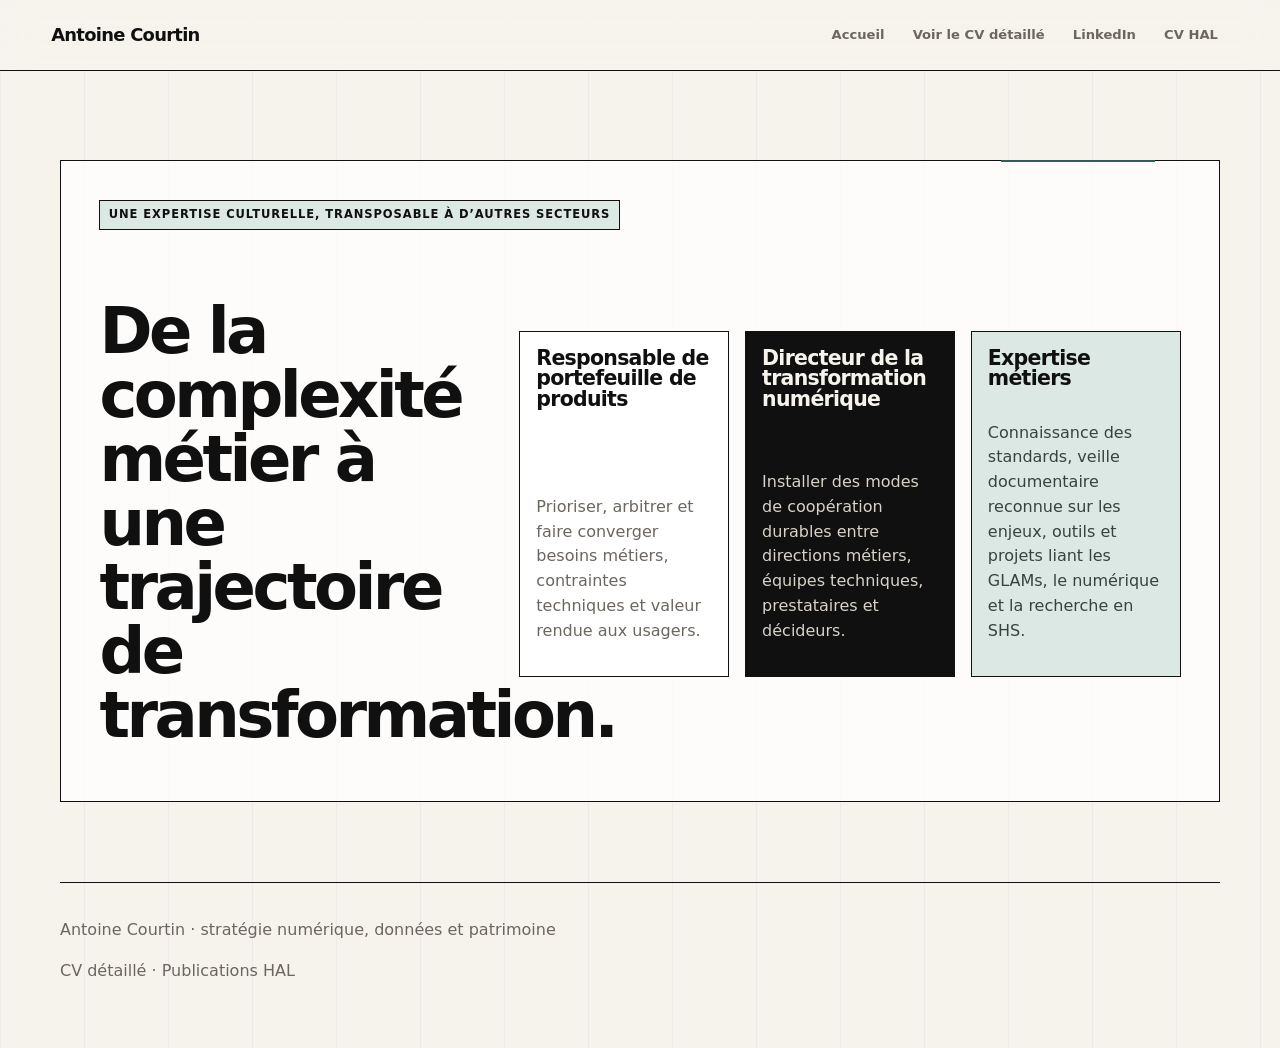
==== commit e97814ee: "Simplifier l'accueil et détailler le CV" ====
--- a/index.html
+++ b/index.html
@@ -13,38 +13,15 @@
     <a class="brand" href="index.html">Antoine Courtin</a>
     <nav aria-label="Navigation principale">
       <a href="index.html">Accueil</a>
-      <a href="projets.html">Projets</a>
       <a href="cv.html">Voir le CV détaillé</a>
       <a href="https://www.linkedin.com/in/antoinecourtin/">LinkedIn</a>
       <a href="https://cv.hal.science/antoine-courtin">CV HAL</a>
-      <a href="https://medium.com/@seeksanusername">Medium</a>
     </nav>
   </header>
 
   <main>
-    <!-- Accroche : positionnement professionnel au-delà du seul secteur culturel. -->
-    <section class="hero section-grid">
-      <div>
-        <p class="eyebrow">Services numérique - Transformation et modernisation des SI</p>
-        <p class="lead hero-lead">Directeur de projet systèmes d’information pour les biens culturels, je conçois et pilote des services numériques où stratégie, usages, qualité des données et conduite du changement avancent ensemble.</p>
-        <div class="hero-actions">
-          <a class="button primary" href="cv.html">Voir le CV détaillé</a>
-          <a class="button secondary" href="projets.html">Explorer les projets</a>
-        </div>
-      </div>
-      <aside class="signal-card" aria-label="Synthèse professionnelle">
-        <span class="metric">15</span>
-        <p>années au croisement du patrimoine, de la recherche, des données et des services numériques.</p>
-        <ul>
-          <li>Direction de portefeuille de produits numériques</li>
-          <li>Gouvernance et qualité des données</li>
-          <li>Transformation des méthodes de travail</li>
-        </ul>
-      </aside>
-    </section>
-
     <!-- Proposition de valeur : rendre lisible le passage vers des responsabilités hors culture. -->
-    <section class="panel">
+    <section class="panel home-panel">
       <p class="eyebrow">Une expertise culturelle, transposable à d’autres secteurs</p>
       <h2>De la complexité métier à une trajectoire de transformation.</h2>
       <div class="cards three">
@@ -68,7 +45,7 @@
   <!-- Pied de page : rappel des liens publics. -->
   <footer>
     <p>Antoine Courtin · stratégie numérique, données et patrimoine</p>
-    <p><a href="projets.html">Projets</a> · <a href="cv.html">CV détaillé</a> · <a href="https://cv.hal.science/antoine-courtin">Publications HAL</a></p>
+    <p><a href="cv.html">CV détaillé</a> · <a href="https://cv.hal.science/antoine-courtin">Publications HAL</a></p>
   </footer>
 </body>
 </html>
--- a/styles.css
+++ b/styles.css
@@ -1,258 +1,217 @@
-/* Direction artistique : grille moderniste, aplats francs et narration graphique inspirée de l’architecture et de la bande dessinée. */
+/* Direction artistique : brutaliste épurée, pensée comme une interface d’experte UX/UI centrée sur la typographie. */
 :root {
-  --ink: #111111;
-  --paper: #f4ead7;
-  --panel: #fff8e8;
-  --blue: #0057b8;
-  --red: #df2f21;
-  --yellow: #f2c230;
-  --green: #0f7f5f;
-  --muted: #5c5449;
-  --line: #111111;
-  --shadow: 10px 10px 0 var(--ink);
-  font-family: "Arial Narrow", "Aptos Narrow", "Roboto Condensed", "Helvetica Neue", Arial, sans-serif;
-}
-
-/* Mise en page générale : trame orthogonale et fond papier pour une identité plus radicale. */
+  --ink: #101010;
+  --paper: #f6f3ed;
+  --panel: #ffffff;
+  --soft: #e9e3d8;
+  --muted: #6b665f;
+  --accent: #2f5f5b;
+  --accent-soft: #dbe8e4;
+  --line: #101010;
+  --shadow: 0 1px 0 var(--ink);
+  font-family: Inter, ui-sans-serif, system-ui, -apple-system, BlinkMacSystemFont, "Segoe UI", sans-serif;
+}
+
+/* Mise en page générale : grille légère, respiration ample et contraste maîtrisé. */
 * { box-sizing: border-box; }
 html { scroll-behavior: smooth; }
 body {
   margin: 0;
   color: var(--ink);
   background:
-    linear-gradient(90deg, rgba(17, 17, 17, .06) 1px, transparent 1px),
-    linear-gradient(0deg, rgba(17, 17, 17, .06) 1px, transparent 1px),
+    linear-gradient(90deg, rgba(16, 16, 16, .035) 1px, transparent 1px),
     var(--paper);
-  background-size: 42px 42px;
-  line-height: 1.45;
+  background-size: min(7vw, 84px) 100%;
+  line-height: 1.55;
 }
 a { color: inherit; text-decoration: none; }
-a:hover { color: var(--red); }
-body::before {
-  content: "";
-  position: fixed;
-  inset: 0 auto 0 0;
-  width: clamp(.6rem, 1.2vw, 1.1rem);
-  background: repeating-linear-gradient(180deg, var(--blue) 0 22vh, var(--yellow) 22vh 44vh, var(--red) 44vh 66vh, var(--green) 66vh 88vh);
-  z-index: 10;
-}
-
-/* En-tête : barre compacte façon cartouche éditorial avec liens très lisibles. */
+a:hover { color: var(--accent); }
+
+/* En-tête : barre brutaliste simple avec hiérarchie claire et interactions sobres. */
 .site-header {
   position: sticky;
   top: 0;
   z-index: 8;
   display: grid;
-  grid-template-columns: minmax(12rem, .75fr) 1.25fr;
-  gap: 1rem;
+  grid-template-columns: minmax(12rem, .7fr) 1.3fr;
+  gap: 1.25rem;
+  align-items: center;
+  padding: 1rem clamp(1rem, 4vw, 3.5rem);
+  background: rgba(246, 243, 237, .92);
+  border-bottom: 1.5px solid var(--line);
+  backdrop-filter: blur(14px);
+}
+.brand {
+  font-size: clamp(1rem, 1.4vw, 1.25rem);
+  font-weight: 850;
+  letter-spacing: -.04em;
+}
+nav { display: flex; flex-wrap: wrap; gap: .4rem; justify-content: flex-end; align-items: center; }
+nav a {
+  padding: .48rem .62rem;
+  border: 1px solid transparent;
+  color: var(--muted);
+  font-size: .82rem;
+  font-weight: 680;
+}
+nav a:hover { border-color: var(--line); background: var(--panel); color: var(--ink); }
+
+/* Structure : blocs nets, alignés, proches d’un prototype éditorial haut de gamme. */
+main { width: min(1160px, calc(100% - 2rem)); margin: 0 auto; }
+.hero {
+  min-height: 72vh;
   align-items: stretch;
-  padding: 1rem clamp(1rem, 4vw, 3rem) 1rem clamp(1.6rem, 5vw, 4rem);
-  background: rgba(244, 234, 215, .94);
-  border-bottom: 4px solid var(--ink);
-}
-.brand {
-  display: grid;
-  place-items: center start;
-  padding: .75rem .9rem;
-  background: var(--blue);
-  color: white;
-  border: 3px solid var(--ink);
-  box-shadow: 5px 5px 0 var(--ink);
-  font-weight: 900;
-  letter-spacing: .02em;
-  text-transform: uppercase;
-}
-nav { display: flex; flex-wrap: wrap; gap: .45rem; justify-content: flex-end; align-items: center; }
-nav a {
-  padding: .55rem .7rem;
-  background: var(--panel);
-  border: 2px solid var(--ink);
-  font-size: .82rem;
-  font-weight: 850;
-  letter-spacing: .03em;
-  text-transform: uppercase;
-}
-nav a:hover { background: var(--yellow); color: var(--ink); transform: translate(-1px, -1px); }
-
-/* Structure : grands blocs cadrés comme des planches graphiques. */
-main { width: min(1180px, calc(100% - 2rem)); margin: 0 auto; }
-.hero {
-  min-height: 78vh;
-  align-items: stretch;
-  padding: clamp(2rem, 5vw, 5rem) 0 3rem;
-}
-.section-grid { display: grid; grid-template-columns: minmax(0, 1.35fr) minmax(280px, .65fr); gap: 1.25rem; }
-.hero > div, .signal-card, .panel, .project-card, .cv-page {
-  background: var(--panel);
-  border: 4px solid var(--ink);
-  box-shadow: var(--shadow);
+  padding: clamp(2rem, 6vw, 6rem) 0 clamp(2rem, 5vw, 4rem);
+}
+.section-grid { display: grid; grid-template-columns: minmax(0, 1.45fr) minmax(280px, .55fr); gap: clamp(1rem, 3vw, 2rem); }
+.hero > div, .signal-card, .panel, .cv-page {
+  background: rgba(255, 255, 255, .78);
+  border: 1.5px solid var(--line);
 }
 .hero > div {
   position: relative;
-  padding: clamp(1.2rem, 4vw, 3rem);
+  padding: clamp(1.4rem, 4vw, 3rem);
   display: flex;
   flex-direction: column;
   justify-content: space-between;
   overflow: hidden;
 }
-.hero > div::after {
-  content: "SI\A DONNÉES\A USAGES";
-  white-space: pre;
+.hero > div::before {
+  content: "";
   position: absolute;
-  right: 1rem;
-  bottom: 1rem;
-  color: rgba(17, 17, 17, .08);
-  font-size: clamp(3rem, 10vw, 9rem);
-  font-weight: 950;
-  line-height: .78;
-  letter-spacing: -.08em;
-  pointer-events: none;
+  inset: 1rem 1rem auto auto;
+  width: clamp(5rem, 11vw, 9rem);
+  height: clamp(5rem, 11vw, 9rem);
+  border: 1.5px solid var(--line);
+  background: linear-gradient(135deg, transparent 49%, var(--line) 50%, transparent 51%);
+  opacity: .28;
 }
 .eyebrow {
-  display: inline-block;
+  display: inline-flex;
   width: fit-content;
-  margin: 0 0 1.4rem;
-  padding: .35rem .55rem;
-  background: var(--yellow);
-  border: 3px solid var(--ink);
+  margin: 0 0 1.3rem;
+  padding: .32rem .52rem;
+  background: var(--accent-soft);
+  border: 1px solid var(--line);
   color: var(--ink);
   text-transform: uppercase;
   letter-spacing: .08em;
-  font-size: .78rem;
-  font-weight: 950;
-}
-h1, h2, h3 { line-height: .95; letter-spacing: -.055em; margin: 0 0 1rem; }
-h1 { font-size: clamp(3.4rem, 8vw, 7.4rem); max-width: 11ch; }
-h2 { font-size: clamp(2.3rem, 5vw, 5.8rem); max-width: 11ch; text-transform: uppercase; }
-h3 { font-size: 1.35rem; text-transform: uppercase; }
-.lead { font-size: clamp(1.1rem, 2vw, 1.42rem); color: var(--muted); max-width: 62ch; }
+  font-size: .72rem;
+  font-weight: 780;
+}
+h1, h2, h3 { line-height: 1; letter-spacing: -.055em; margin: 0 0 1rem; }
+h1 { font-size: clamp(3rem, 7vw, 6.5rem); max-width: 11ch; }
+h2 { font-size: clamp(2.2rem, 5vw, 5.2rem); max-width: 12ch; }
+h3 { font-size: clamp(1.05rem, 1.6vw, 1.32rem); letter-spacing: -.035em; }
+.lead { font-size: clamp(1.05rem, 1.8vw, 1.32rem); color: var(--muted); max-width: 62ch; }
 .hero-lead {
   position: relative;
   z-index: 1;
-  max-width: 12ch;
+  max-width: 15ch;
   margin: 0;
   color: var(--ink);
-  font-size: clamp(2.6rem, 6.7vw, 6.8rem);
-  line-height: .88;
+  font-size: clamp(2.4rem, 6vw, 6.2rem);
+  line-height: .94;
   letter-spacing: -.085em;
-  font-weight: 950;
-}
-
-/* Boutons : pièces graphiques franches plutôt que composants arrondis. */
-.hero-actions { position: relative; z-index: 1; display: flex; flex-wrap: wrap; gap: .75rem; margin-top: 2rem; }
-.button { display: inline-flex; align-items: center; padding: .78rem .95rem; border: 3px solid var(--ink); font-weight: 950; text-transform: uppercase; }
-.primary { background: var(--red); color: white; box-shadow: 5px 5px 0 var(--ink); }
-.secondary { background: white; color: var(--ink); box-shadow: 5px 5px 0 var(--blue); }
-
-/* Cartes de synthèse : composition en cartouches et compteur monumental. */
+  font-weight: 860;
+}
+
+/* Boutons : composants francs mais contenus, adaptés à une interface professionnelle. */
+.hero-actions { position: relative; z-index: 1; display: flex; flex-wrap: wrap; gap: .7rem; margin-top: 2rem; }
+.button { display: inline-flex; align-items: center; padding: .78rem .95rem; border: 1.5px solid var(--line); font-weight: 760; }
+.primary { background: var(--ink); color: var(--paper); }
+.secondary { background: var(--panel); color: var(--ink); }
+.button:hover { transform: translateY(-1px); box-shadow: 0 2px 0 var(--line); }
+
+/* Carte de synthèse : brutalité mesurée, compteur fort et contenus ordonnés. */
 .signal-card { padding: 1rem; display: grid; align-content: stretch; gap: 1rem; }
 .metric {
   display: grid;
   place-items: center;
-  min-height: 14rem;
-  background: var(--red);
-  color: white;
-  border: 4px solid var(--ink);
-  font-size: clamp(7rem, 13vw, 13rem);
-  line-height: .75;
-  font-weight: 950;
+  min-height: 13rem;
+  background: var(--ink);
+  color: var(--paper);
+  font-size: clamp(6rem, 12vw, 11rem);
+  line-height: .8;
+  font-weight: 880;
   letter-spacing: -.12em;
 }
-.signal-card p { margin: 0; font-size: 1.1rem; font-weight: 800; }
-.signal-card ul { margin: 0; padding: 1rem 1rem 1rem 2rem; background: white; border: 3px solid var(--ink); color: var(--ink); font-weight: 760; }
-
-/* Proposition de valeur : blocs volontairement contrastés et rythme de planche. */
-.panel { position: relative; margin: 0 0 5rem; padding: clamp(1rem, 4vw, 2rem); }
+.signal-card p { margin: 0; font-size: 1.05rem; font-weight: 720; }
+.signal-card ul { margin: 0; padding: 1rem 1rem 1rem 1.4rem; background: var(--soft); color: var(--ink); }
+
+/* Proposition de valeur : trois cartes lisibles, différenciées par structure plutôt que par excès graphique. */
+.panel { position: relative; margin: 0 0 5rem; padding: clamp(1.2rem, 4vw, 2.4rem); }
+.home-panel {
+  display: grid;
+  grid-template-columns: minmax(260px, .72fr) minmax(0, 1.28fr);
+  gap: clamp(1.25rem, 4vw, 3rem);
+  align-items: start;
+  margin-top: clamp(2rem, 7vw, 6rem);
+}
+.home-panel .eyebrow { grid-column: 1 / -1; }
+.home-panel h2 { position: sticky; top: 6rem; }
 .panel::before {
   content: "";
   position: absolute;
-  top: -1.1rem;
-  right: 12%;
-  width: 8rem;
-  height: 2.2rem;
-  background: var(--green);
-  border: 4px solid var(--ink);
-  transform: rotate(-2deg);
+  top: -1px;
+  right: clamp(1rem, 5vw, 4rem);
+  width: clamp(5rem, 12vw, 10rem);
+  height: 1.5px;
+  background: var(--accent);
 }
 .cards { display: grid; gap: 1rem; margin-top: 2rem; }
 .three { grid-template-columns: repeat(3, 1fr); }
 .cards article {
-  min-height: 15rem;
+  min-height: 13rem;
   padding: 1rem;
-  background: white;
-  border: 3px solid var(--ink);
+  background: var(--panel);
+  border: 1px solid var(--line);
   display: flex;
   flex-direction: column;
   justify-content: space-between;
 }
-.cards article:nth-child(2) { background: var(--blue); color: white; }
-.cards article:nth-child(2) p { color: white; }
-.cards article:nth-child(3) { background: var(--yellow); }
-.cards p, .project-card p, .cv-block p, .cv-block li { color: var(--muted); }
-.cards article:nth-child(3) p { color: var(--ink); }
-
-/* Page projets : grille de vignettes éditoriales dans une logique de cases. */
-.page { padding-bottom: 5rem; }
-.page-intro { padding: clamp(1.4rem, 4vw, 3rem) 0; }
-.page-intro h1 { max-width: 14ch; font-size: clamp(2.4rem, 6vw, 4.5rem); }
-.project-grid { display: grid; grid-template-columns: repeat(3, 1fr); gap: 1rem; }
-.project-card { min-height: 270px; padding: 1rem; transition: transform .16s ease; }
-.project-card:hover { transform: translate(-4px, -4px); }
-.project-card.featured { grid-column: span 2; background: var(--blue); color: white; }
-.project-card.featured p { color: white; }
-.project-card:nth-child(4n) { background: var(--yellow); }
-.project-card:nth-child(5n) { background: var(--red); color: white; }
-.project-card:nth-child(5n) p { color: white; }
-.tag {
-  display: inline-block;
-  margin: 0 0 1rem;
-  padding: .25rem .45rem;
-  background: white;
-  border: 2px solid var(--ink);
-  color: var(--ink);
-  font-size: .72rem;
-  text-transform: uppercase;
-  letter-spacing: .08em;
-  font-weight: 950;
-}
-
-/* Page CV : conservation de la lisibilité factuelle dans la nouvelle direction graphique. */
+.cards article:nth-child(2) { background: var(--ink); color: var(--paper); }
+.cards article:nth-child(2) p { color: #d8d2c8; }
+.cards article:nth-child(3) { background: var(--accent-soft); }
+.cards p, .cv-block p, .cv-block li { color: var(--muted); }
+.cards article:nth-child(3) p { color: #37433f; }
+
+/* Page CV : CV factuel, imprimable, cohérent avec l’identité brutaliste sobre. */
 .cv-page { margin-top: 2rem; margin-bottom: 3rem; padding: clamp(1rem, 4vw, 2rem); }
-.cv-header { display: flex; justify-content: space-between; gap: 2rem; border-bottom: 4px solid var(--ink); padding-bottom: 1.5rem; }
-.cv-header h1 { font-size: clamp(2.8rem, 6vw, 5rem); max-width: none; text-transform: uppercase; }
+.cv-header { display: flex; justify-content: space-between; gap: 2rem; border-bottom: 1.5px solid var(--line); padding-bottom: 1.5rem; }
+.cv-header h1 { font-size: clamp(2.8rem, 6vw, 5rem); max-width: none; }
 .print-note { max-width: 18rem; color: var(--muted); font-size: .9rem; }
-.cv-block { padding: 1.5rem 0; border-bottom: 3px solid var(--ink); }
+.cv-block { padding: 1.5rem 0; border-bottom: 1px solid var(--line); }
 .cv-block h2 { font-size: 1.55rem; max-width: none; }
 .cv-item { margin: 1.1rem 0; }
 .cv-item h3 { letter-spacing: -.025em; }
-.skills-list ul { columns: 2; }
+.skills-list ul { columns: 2; column-gap: 2rem; }
+.skills-list li { break-inside: avoid; }
 .two-cols { display: grid; grid-template-columns: 1fr 1fr; gap: 2rem; }
 footer {
-  width: min(1180px, calc(100% - 2rem));
+  width: min(1160px, calc(100% - 2rem));
   margin: 0 auto;
   padding: 1.2rem 0 3rem;
-  color: var(--ink);
-  font-weight: 800;
-  border-top: 4px solid var(--ink);
-}
-
-/* Adaptation mobile : les cases deviennent une colonne tout en gardant la force graphique. */
+  color: var(--muted);
+  border-top: 1.5px solid var(--line);
+}
+
+/* Adaptation mobile : conservation de la hiérarchie UX sur une seule colonne. */
 @media (max-width: 820px) {
-  body::before { width: .45rem; }
   .site-header, .cv-header { display: flex; align-items: flex-start; flex-direction: column; }
   nav { justify-content: flex-start; }
-  .section-grid, .three, .project-grid, .two-cols { grid-template-columns: 1fr; }
+  .section-grid, .three, .two-cols, .home-panel { grid-template-columns: 1fr; }
   h1 { font-size: clamp(3rem, 18vw, 5rem); }
   .hero { min-height: auto; }
-  .hero-lead { max-width: 10ch; }
-  .project-card.featured { grid-column: auto; }
+  .hero-lead { max-width: 11ch; }
+  .home-panel h2 { position: static; }
   .skills-list ul { columns: 1; }
 }
 
-/* Impression : sortie propre pour le CV PDF, sans les aplats trop consommateurs d’encre. */
+/* Impression : sortie propre pour le CV PDF sans éléments décoratifs superflus. */
 @media print {
   body { background: white; color: #111; }
-  body::before, .no-print, footer { display: none !important; }
+  .no-print, footer { display: none !important; }
   main, .cv-page { width: 100%; margin: 0; box-shadow: none; border: 0; padding: 0; }
   .cv-block, .cv-header { break-inside: avoid; }
   a { text-decoration: none; }
